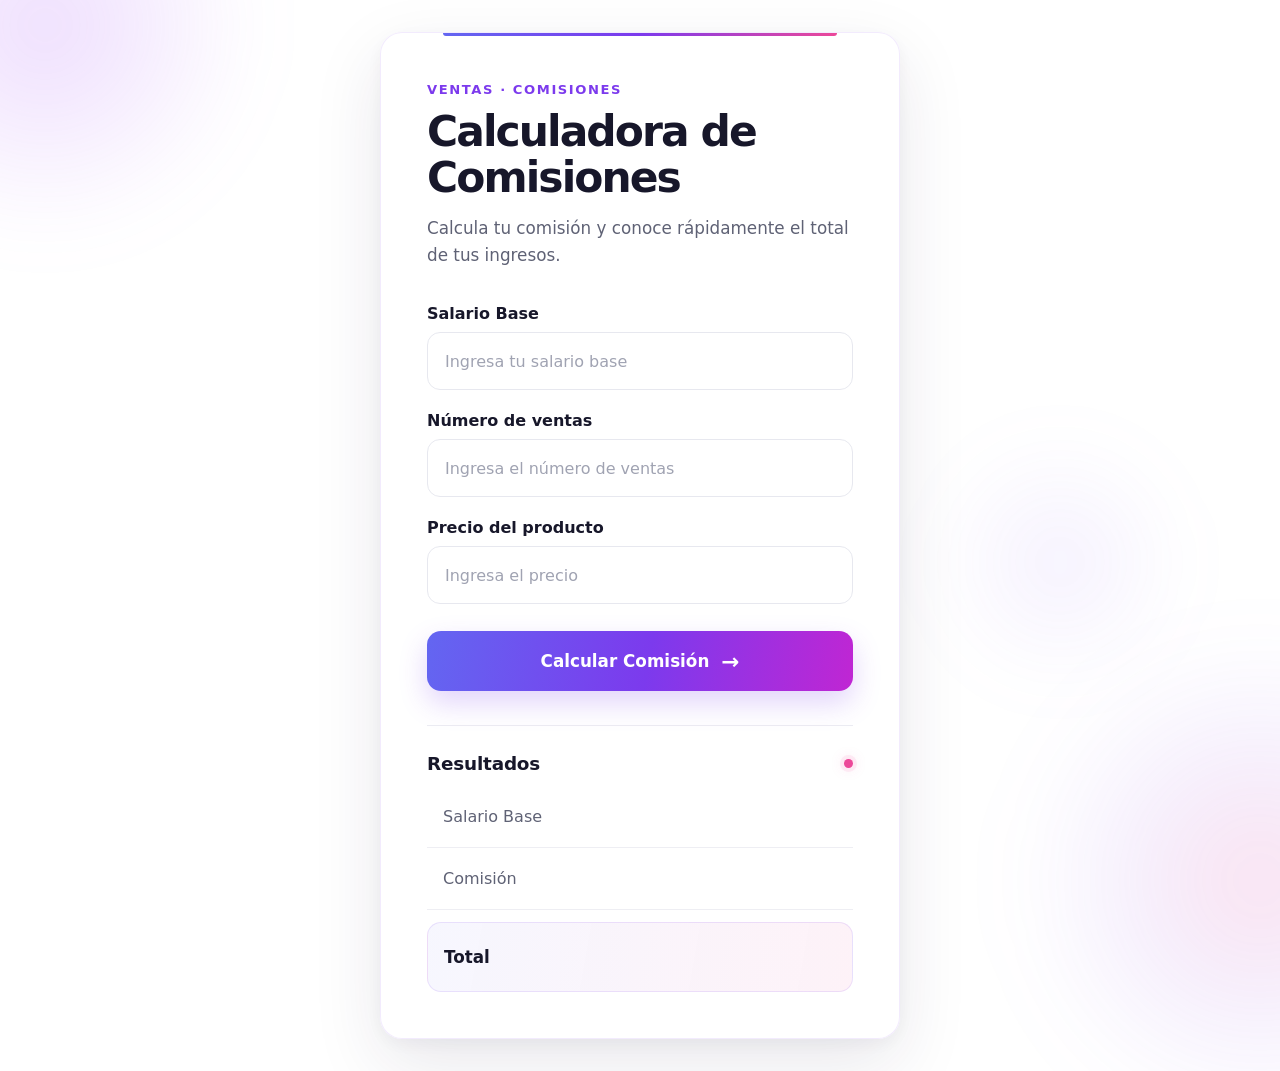
==== index.html @ 10832982 "Cambio nombre de archivo: ventas.html --> index.html" ====
<!DOCTYPE html>

<html lang="es">
<head>
    <meta charset="UTF-8">
    <meta name="viewport" content="width=device-width, initial-scale=1.0">
    <meta name="description" content="Calculadora de Comisiones">
    <title>Calculadora de Comisiones</title>


<link rel="stylesheet" href="ventas.css">

<script src="utils.js" defer></script>
<script src="ventas.js" defer></script>


</head>

<body>

<main class="contenedor">

    <header class="encabezado">
        <span class="etiqueta">VENTAS · COMISIONES</span>

        <h1>Calculadora de Comisiones</h1>

        <p>
            Calcula tu comisión y conoce rápidamente el total de tus ingresos.
        </p>
    </header>

    <section class="formulario">

        <div class="campo">
            <label for="txtSueldoBase">Salario Base</label>

            <input
                type="text"
                id="txtSueldoBase"
                inputmode="decimal"
                autocomplete="off"
                placeholder="Ingresa tu salario base"
            >
        </div>

        <div class="campo">
            <label for="txtVentas">Número de ventas</label>

            <input
                type="text"
                id="txtVentas"
                inputmode="numeric"
                autocomplete="off"
                placeholder="Ingresa el número de ventas"
            >
        </div>

        <div class="campo">
            <label for="txtPrecio">Precio del producto</label>

            <input
                type="text"
                id="txtPrecio"
                inputmode="decimal"
                autocomplete="off"
                placeholder="Ingresa el precio"
            >
        </div>

        <button type="button" onclick="calcular()">
            <span>Calcular Comisión</span>
            <span class="flecha" aria-hidden="true">→</span>
        </button>

    </section>

    <section class="resultados" aria-labelledby="tituloResultados">

        <div class="resultados-header">
            <h2 id="tituloResultados">Resultados</h2>
            <span class="indicador" aria-hidden="true"></span>
        </div>

        <div class="resultado">
            <span>Salario Base</span>
            <strong id="spSueldoBase"></strong>
        </div>

        <div class="resultado">
            <span>Comisión</span>
            <strong id="spComision"></strong>
        </div>

        <div class="resultado resultado-total">
            <span>Total</span>
            <strong id="spTotal"></strong>
        </div>

    </section>

</main>

</body>
</html>
---- ventas.css ----
:root {
--blanco: #ffffff;
--fondo: #f8f9fc;


--texto: #17172a;
--texto-secundario: #5f6275;
--texto-suave: #8a8da0;

--violeta: #7c3aed;
--violeta-claro: #a855f7;

--rosa: #ec4899;
--azul-violeta: #6366f1;

--borde: #e7e8ef;

--sombra:
    0 25px 70px rgba(38, 28, 70, 0.10),
    0 5px 20px rgba(38, 28, 70, 0.05);

--radio: 22px;


}

/* =========================================================
RESET
========================================================= */

* {
  box-sizing: border-box;
  }

html {
min-height: 100%;
}

body {
position: relative;


min-height: 100vh;
margin: 0;
padding: 32px 20px;

display: flex;
justify-content: center;
align-items: center;

font-family:
    Inter,
    ui-sans-serif,
    system-ui,
    -apple-system,
    BlinkMacSystemFont,
    "Segoe UI",
    Arial,
    sans-serif;

color: var(--texto);

background: #ffffff;

overflow-x: hidden;


}

/* =========================================================
MANCHAS VIOLETA / ROSA
========================================================= */

body::before {
content: "";

position: fixed;
z-index: -2;

width: 430px;
height: 430px;

top: -190px;
left: -170px;

border-radius: 50%;

background:
    radial-gradient(
        circle,
        rgba(168, 85, 247, 0.20) 0%,
        rgba(168, 85, 247, 0.10) 35%,
        transparent 70%
    );

filter: blur(35px);

pointer-events: none;


}

body::after {
content: "";


position: fixed;
z-index: -2;

width: 480px;
height: 480px;

right: -220px;
bottom: -220px;

border-radius: 50%;

background:
    radial-gradient(
        circle,
        rgba(236, 72, 153, 0.17) 0%,
        rgba(124, 58, 237, 0.08) 38%,
        transparent 70%
    );

filter: blur(45px);

pointer-events: none;


}

/* =========================================================
MANCHAS ADICIONALES
========================================================= */

.contenedor::before {
content: "";


position: fixed;
z-index: -1;

width: 260px;
height: 260px;

top: 48%;
right: 7%;

border-radius: 50%;

background:
    radial-gradient(
        circle,
        rgba(139, 92, 246, 0.09),
        transparent 70%
    );

filter: blur(35px);

pointer-events: none;


}

/* =========================================================
TARJETA PRINCIPAL
========================================================= */

.contenedor {
position: relative;


width: min(100%, 520px);

padding: clamp(30px, 5vw, 46px);

background: rgba(255, 255, 255, 0.94);

border: 1px solid rgba(124, 58, 237, 0.10);

border-radius: var(--radio);

box-shadow: var(--sombra);

overflow: hidden;


}

/* Línea decorativa superior */

.contenedor::after {
content: "";


position: absolute;

top: 0;
left: 12%;
right: 12%;

height: 3px;

border-radius: 0 0 10px 10px;

background:
    linear-gradient(
        90deg,
        var(--azul-violeta),
        var(--violeta),
        var(--rosa)
    );


}

/* =========================================================
ENCABEZADO
========================================================= */

.encabezado {
margin-bottom: 34px;
}

.etiqueta {
display: inline-block;


margin-bottom: 12px;

color: var(--violeta);

font-size: 0.82rem;
font-weight: 800;

letter-spacing: 0.12em;

text-transform: uppercase;


}

.encabezado h1 {
margin: 0;


color: var(--texto);

font-size: clamp(2rem, 6vw, 2.65rem);
line-height: 1.08;

letter-spacing: -0.045em;

font-weight: 800;


}

.encabezado p {
margin: 14px 0 0;


max-width: 430px;

color: var(--texto-secundario);

font-size: 1.05rem;
line-height: 1.65;


}

/* =========================================================
FORMULARIO
========================================================= */

.formulario {
display: flex;
flex-direction: column;


gap: 21px;


}

.campo {
display: flex;
flex-direction: column;


gap: 9px;


}

.campo label {
color: var(--texto);


font-size: 1rem;
font-weight: 700;


}

input {
width: 100%;


min-height: 58px;

margin: 0;
padding: 0 17px;

color: var(--texto);

background: #ffffff;

border: 1.5px solid var(--borde);

border-radius: 13px;

outline: none;

font-family: inherit;
font-size: 1rem;

transition:
    border-color 180ms ease,
    box-shadow 180ms ease,
    transform 180ms ease,
    background 180ms ease;


}

input::placeholder {
color: #a0a3b2;
}

input:hover {
border-color: #c8b5f5;
}

input:focus {
border-color: var(--violeta);

background: #ffffff;

box-shadow:
    0 0 0 4px rgba(124, 58, 237, 0.09),
    0 8px 22px rgba(124, 58, 237, 0.08);

transform: translateY(-1px);


}

/* =========================================================
BOTÓN
========================================================= */

button {
position: relative;


width: 100%;

min-height: 60px;

margin-top: 6px;

padding: 0 20px;

display: flex;
align-items: center;
justify-content: center;

gap: 12px;

color: #ffffff;

background:
    linear-gradient(
        100deg,
        #6366f1,
        #7c3aed 52%,
        #c026d3
    );

border: none;

border-radius: 14px;

cursor: pointer;

font-family: inherit;
font-size: 1.05rem;
font-weight: 750;

box-shadow:
    0 12px 28px rgba(124, 58, 237, 0.22);

transition:
    transform 180ms ease,
    box-shadow 180ms ease,
    filter 180ms ease;


}

button:hover {
transform: translateY(-2px);


box-shadow:
    0 16px 34px rgba(124, 58, 237, 0.30);

filter: brightness(1.04);


}

button:active {
transform: translateY(0);
}

button:focus-visible {
outline: 3px solid rgba(124, 58, 237, 0.25);
outline-offset: 4px;
}

.flecha {
font-size: 1.35rem;


transition: transform 180ms ease;


}

button:hover .flecha {
transform: translateX(5px);
}

/* =========================================================
RESULTADOS
========================================================= */

.resultados {
margin-top: 34px;
padding-top: 27px;


border-top: 1px solid #ececf2;


}

.resultados-header {
display: flex;
align-items: center;
justify-content: space-between;


margin-bottom: 12px;


}

.resultados-header h2 {
margin: 0;


color: var(--texto);

font-size: 1.15rem;
font-weight: 800;

letter-spacing: -0.01em;


}

.indicador {
width: 9px;
height: 9px;


border-radius: 50%;

background: var(--rosa);

box-shadow:
    0 0 0 4px rgba(236, 72, 153, 0.09),
    0 0 14px rgba(236, 72, 153, 0.25);


}

.resultado {
min-height: 62px;


padding: 0 16px;

display: flex;
align-items: center;
justify-content: space-between;

gap: 20px;

border-bottom: 1px solid #eeeeF3;


}

.resultado span {
color: var(--texto-secundario);


font-size: 1rem;
font-weight: 500;


}

.resultado strong {
color: var(--texto);


font-size: 1.05rem;
font-weight: 800;

text-align: right;


}

.resultado-total {
min-height: 70px;


margin-top: 12px;

border: 1px solid rgba(124, 58, 237, 0.12);

border-radius: 14px;

background:
    linear-gradient(
        100deg,
        rgba(99, 102, 241, 0.055),
        rgba(236, 72, 153, 0.07)
    );


}

.resultado-total span {
color: var(--texto);


font-size: 1.05rem;
font-weight: 750;


}

.resultado-total strong {
color: var(--violeta);
font-size: 1.25rem;


}

/* =========================================================
TABLET
========================================================= */

@media (max-width: 600px) {


body {
    padding: 20px 15px;
    align-items: center;
}

.contenedor {
    width: 100%;
    padding: 30px 22px;
    border-radius: 19px;
}

.encabezado h1 {
    font-size: 2rem;
}

.encabezado p {
    font-size: 1rem;
}


}

/* =========================================================
MÓVIL PEQUEÑO
========================================================= */

@media (max-width: 380px) {


body {
    padding: 12px;
}

.contenedor {
    padding: 27px 18px;
}

.encabezado {
    margin-bottom: 28px;
}

.encabezado h1 {
    font-size: 1.75rem;
}

.encabezado p {
    font-size: 0.95rem;
}

.campo label {
    font-size: 0.95rem;
}

input {
    min-height: 55px;
    font-size: 0.96rem;
}

button {
    min-height: 57px;
    font-size: 1rem;
}

.resultado {
    padding: 0 12px;
}

.resultado span {
    font-size: 0.92rem;
}

.resultado strong {
    font-size: 0.96rem;
}

.resultado-total strong {
    font-size: 1.1rem;
}


}

/* =========================================================
ACCESIBILIDAD
========================================================= */

@media (prefers-reduced-motion: reduce) {


*,
*::before,
*::after {
    animation: none !important;
    transition: none !important;
}


}
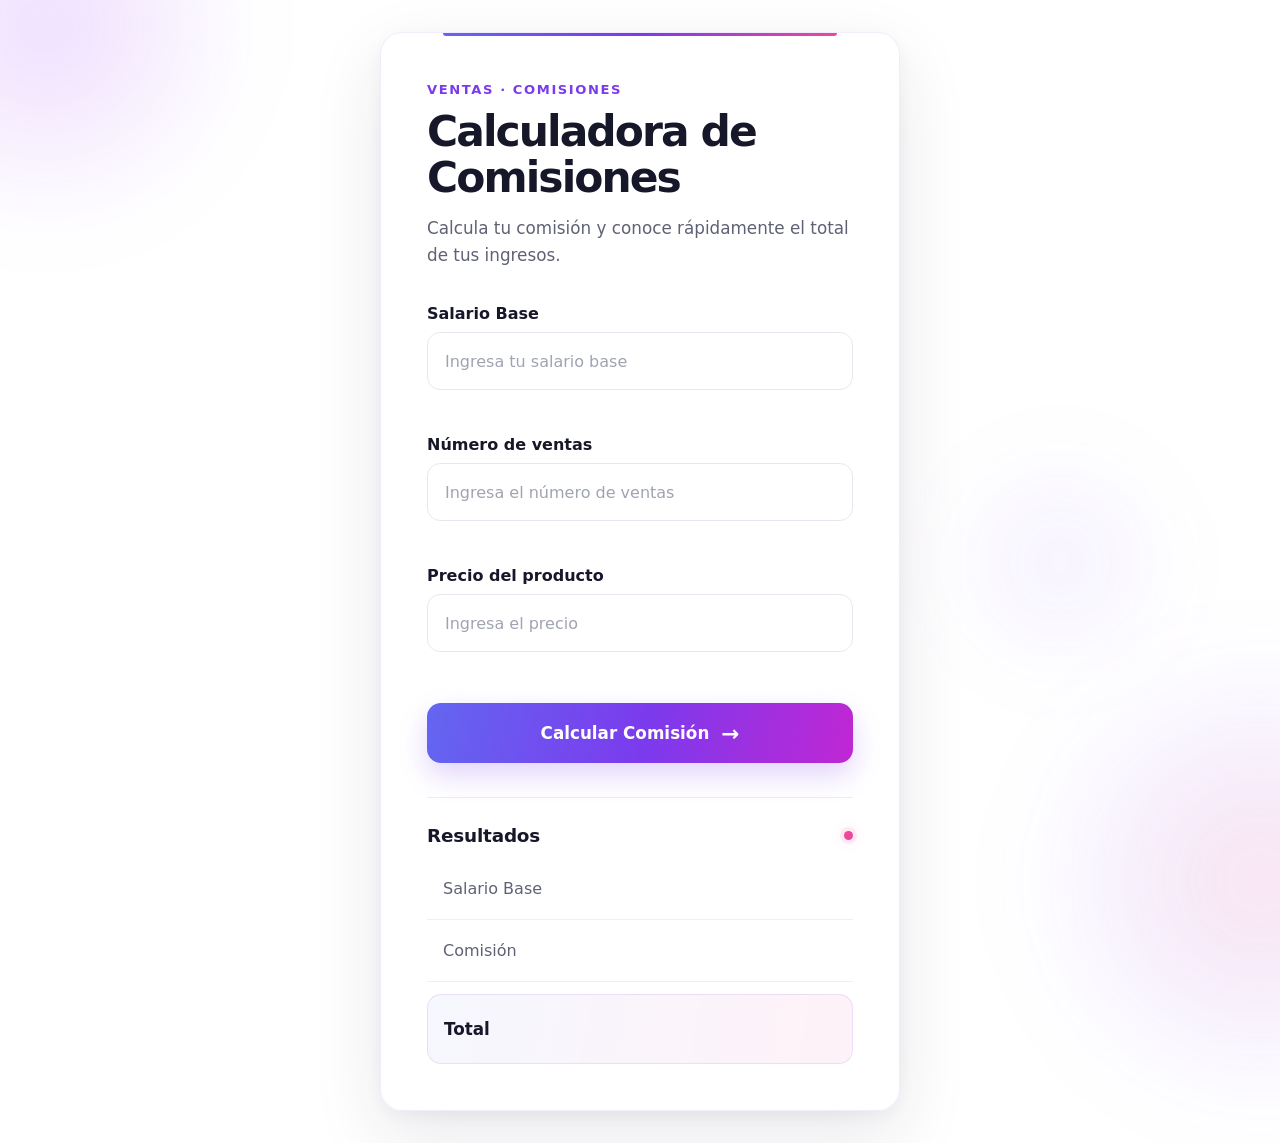
==== commit a2860954: "Validaciones: Integradas con mensaje descriptivo de cada una Style: moderno en apartado validaciones" ====
--- a/index.html
+++ b/index.html
@@ -6,18 +6,11 @@
     <meta name="viewport" content="width=device-width, initial-scale=1.0">
     <meta name="description" content="Calculadora de Comisiones">
     <title>Calculadora de Comisiones</title>
-
-
-<link rel="stylesheet" href="ventas.css">
-
-<script src="utils.js" defer></script>
-<script src="ventas.js" defer></script>
-
-
+    <link rel="stylesheet" href="ventas.css">
+    <script src="utils.js" defer></script>
+    <script src="ventas.js" defer></script>
 </head>
-
 <body>
-
 <main class="contenedor">
 
     <header class="encabezado">
@@ -34,49 +27,51 @@
 
         <div class="campo">
             <label for="txtSueldoBase">Salario Base</label>
-
             <input
                 type="text"
                 id="txtSueldoBase"
                 inputmode="decimal"
                 autocomplete="off"
                 placeholder="Ingresa tu salario base"
+                onblur="validarCampo('txtSueldoBase')"
             >
+            <small class="error-mensaje" id="error-txtSueldoBase"></small>
+
         </div>
 
         <div class="campo">
             <label for="txtVentas">Número de ventas</label>
-
             <input
                 type="text"
                 id="txtVentas"
                 inputmode="numeric"
                 autocomplete="off"
                 placeholder="Ingresa el número de ventas"
+                onblur="validarCampo('txtVentas')"
             >
+            <small class="error-mensaje" id="error-txtVentas"></small>
         </div>
 
         <div class="campo">
             <label for="txtPrecio">Precio del producto</label>
-
             <input
                 type="text"
                 id="txtPrecio"
                 inputmode="decimal"
                 autocomplete="off"
                 placeholder="Ingresa el precio"
+                onblur="validarCampo('txtPrecio')"
             >
+            <small class="error-mensaje" id="error-txtPrecio"></small>
         </div>
 
         <button type="button" onclick="calcular()">
             <span>Calcular Comisión</span>
             <span class="flecha" aria-hidden="true">→</span>
         </button>
-
     </section>
 
     <section class="resultados" aria-labelledby="tituloResultados">
-
         <div class="resultados-header">
             <h2 id="tituloResultados">Resultados</h2>
             <span class="indicador" aria-hidden="true"></span>
@@ -96,10 +91,7 @@
             <span>Total</span>
             <strong id="spTotal"></strong>
         </div>
-
     </section>
-
 </main>
-
 </body>
-</html>
+</html>
--- a/ventas.css
+++ b/ventas.css
@@ -681,3 +681,27 @@
 
 
 }
+.error-mensaje {
+    min-height: 18px;
+    margin-top: -3px;
+    padding-left: 3px;
+
+    color: var(--rosa);
+    font-size: 0.84rem;
+    font-style: italic;
+    font-weight: 600;
+
+    opacity: 0;
+    transform: translateY(-3px);
+    transition: opacity 180ms ease, transform 180ms ease;
+}
+
+.error-mensaje.visible {
+    opacity: 1;
+    transform: translateY(0);
+}
+
+.input-error {
+    border-color: var(--rosa) !important;
+    box-shadow: 0 0 0 3px rgba(236, 72, 153, 0.10) !important;
+}
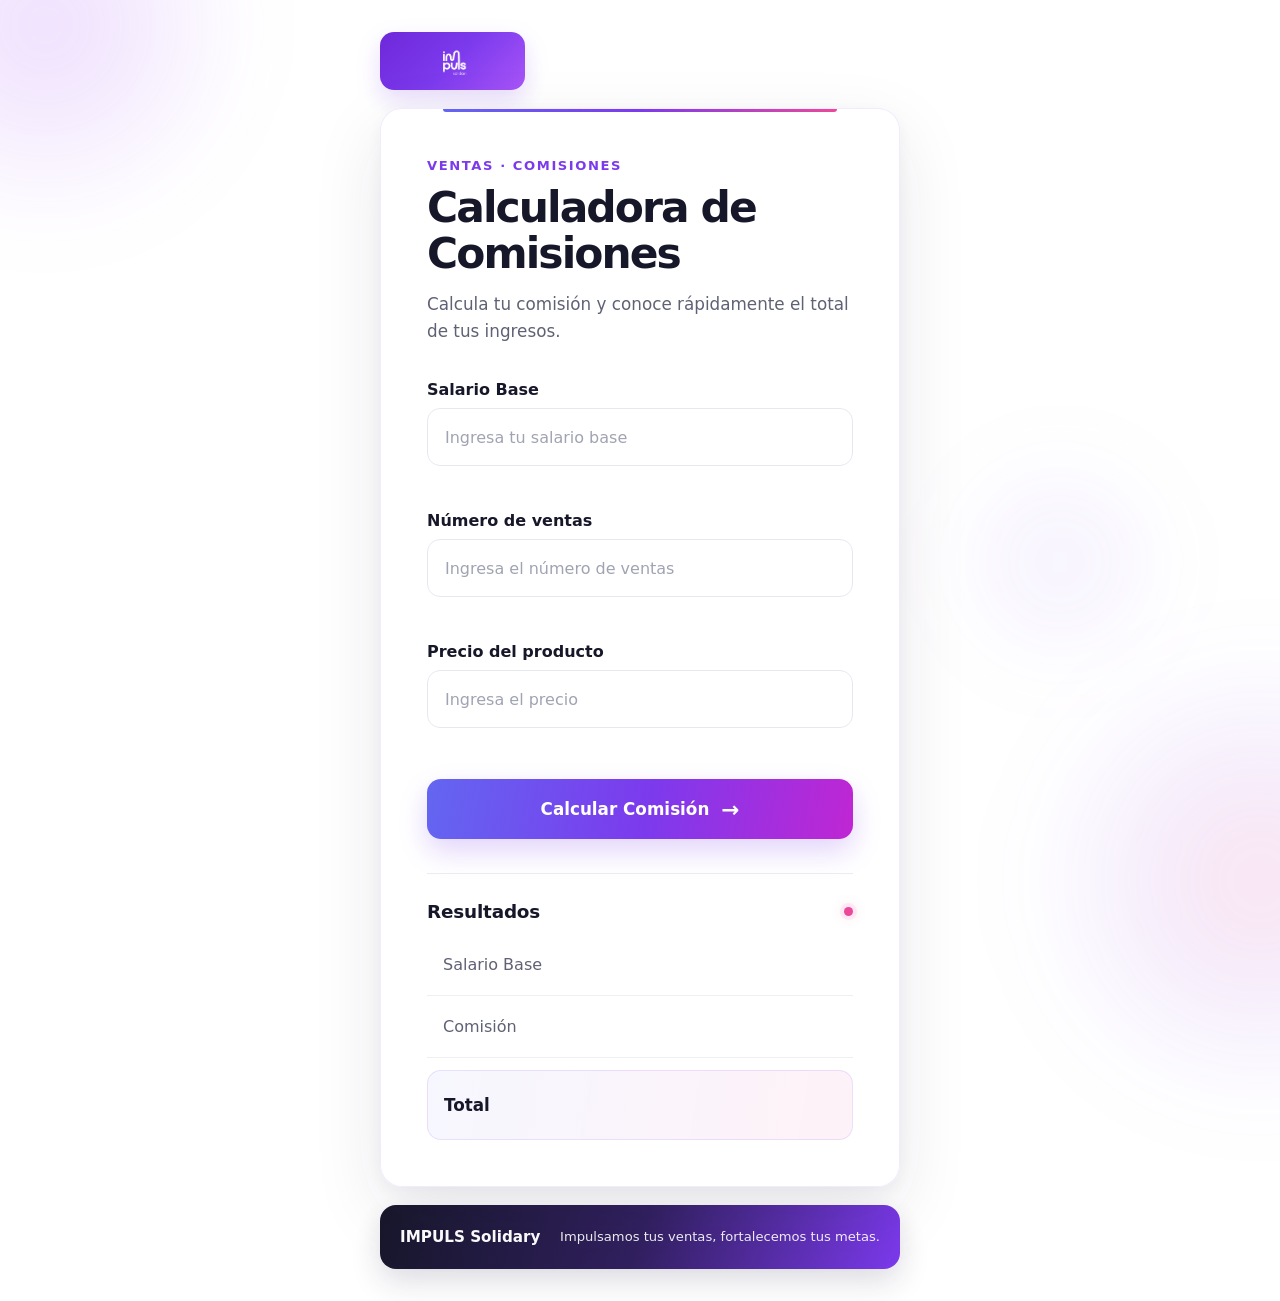
==== commit 6ff68899: "Style: Tematica Corporativa IMPULS Solidary Resposive: Funcional en Dispositivos moviles, tablets." ====
--- a/index.html
+++ b/index.html
@@ -11,6 +11,11 @@
     <script src="ventas.js" defer></script>
 </head>
 <body>
+<header class="marca-financiera">
+    <div class="marca-logo">
+        <img src="assets/logoCooperativa.png" alt="IMPULS Solidary">
+    </div>
+</header>
 <main class="contenedor">
 
     <header class="encabezado">
@@ -93,5 +98,9 @@
         </div>
     </section>
 </main>
+<footer class="banner-financiero">
+    <strong>IMPULS Solidary</strong>
+    <span>Impulsamos tus ventas, fortalecemos tus metas.</span>
+</footer>
 </body>
 </html>
--- a/ventas.css
+++ b/ventas.css
@@ -705,3 +705,156 @@
     border-color: var(--rosa) !important;
     box-shadow: 0 0 0 3px rgba(236, 72, 153, 0.10) !important;
 }
+/* =========================================================
+   MARCA IMPULS SOLIDARY
+   ========================================================= */
+
+body {
+    flex-direction: column;
+    justify-content: center;
+    gap: 18px;
+}
+
+
+/* Encabezado pequeño */
+
+.marca-financiera {
+    width: min(100%, 520px);
+    display: flex;
+    justify-content: flex-start;
+}
+
+.marca-logo {
+    width: 145px;
+    height: 58px;
+
+    display: flex;
+    align-items: center;
+    justify-content: center;
+
+    padding: 8px 18px;
+
+    background: linear-gradient(
+        135deg,
+        #6d28d9,
+        #7c3aed,
+        #a855f7
+    );
+
+    border-radius: 14px;
+
+    box-shadow:
+        0 10px 25px rgba(124, 58, 237, 0.18);
+
+    overflow: hidden;
+}
+
+.marca-logo img {
+    width: 100%;
+    height: 100%;
+
+    object-fit: contain;
+
+    display: block;
+}
+
+
+/* =========================================================
+   BANNER FINANCIERO
+   ========================================================= */
+
+.banner-financiero {
+    width: min(100%, 520px);
+
+    min-height: 64px;
+
+    display: flex;
+    align-items: center;
+    justify-content: space-between;
+
+    gap: 18px;
+
+    padding: 15px 20px;
+
+    color: #ffffff;
+
+    background:
+        linear-gradient(
+            110deg,
+            #17172a,
+            #31205f,
+            #7c3aed
+        );
+
+    border-radius: 16px;
+
+    box-shadow:
+        0 12px 30px rgba(38, 28, 70, 0.16);
+}
+
+.banner-financiero strong {
+    font-size: 0.95rem;
+    font-weight: 800;
+    white-space: nowrap;
+}
+
+.banner-financiero span {
+    font-size: 0.82rem;
+    line-height: 1.35;
+    text-align: right;
+    opacity: 0.9;
+}
+
+
+/* =========================================================
+   RESPONSIVE
+   ========================================================= */
+
+@media (max-width: 600px) {
+
+    body {
+        gap: 14px;
+        padding: 18px 14px;
+    }
+
+    .marca-financiera,
+    .banner-financiero {
+        width: 100%;
+    }
+
+    .marca-logo {
+        width: 132px;
+        height: 54px;
+        border-radius: 12px;
+    }
+
+    .banner-financiero {
+        padding: 14px 16px;
+        gap: 12px;
+    }
+
+    .banner-financiero strong {
+        font-size: 0.85rem;
+    }
+
+    .banner-financiero span {
+        font-size: 0.74rem;
+    }
+}
+
+@media (max-width: 380px) {
+
+    .marca-logo {
+        width: 120px;
+        height: 50px;
+    }
+
+    .banner-financiero {
+        flex-direction: column;
+        align-items: flex-start;
+    }
+
+    .banner-financiero span {
+        text-align: left;
+    }
+}
